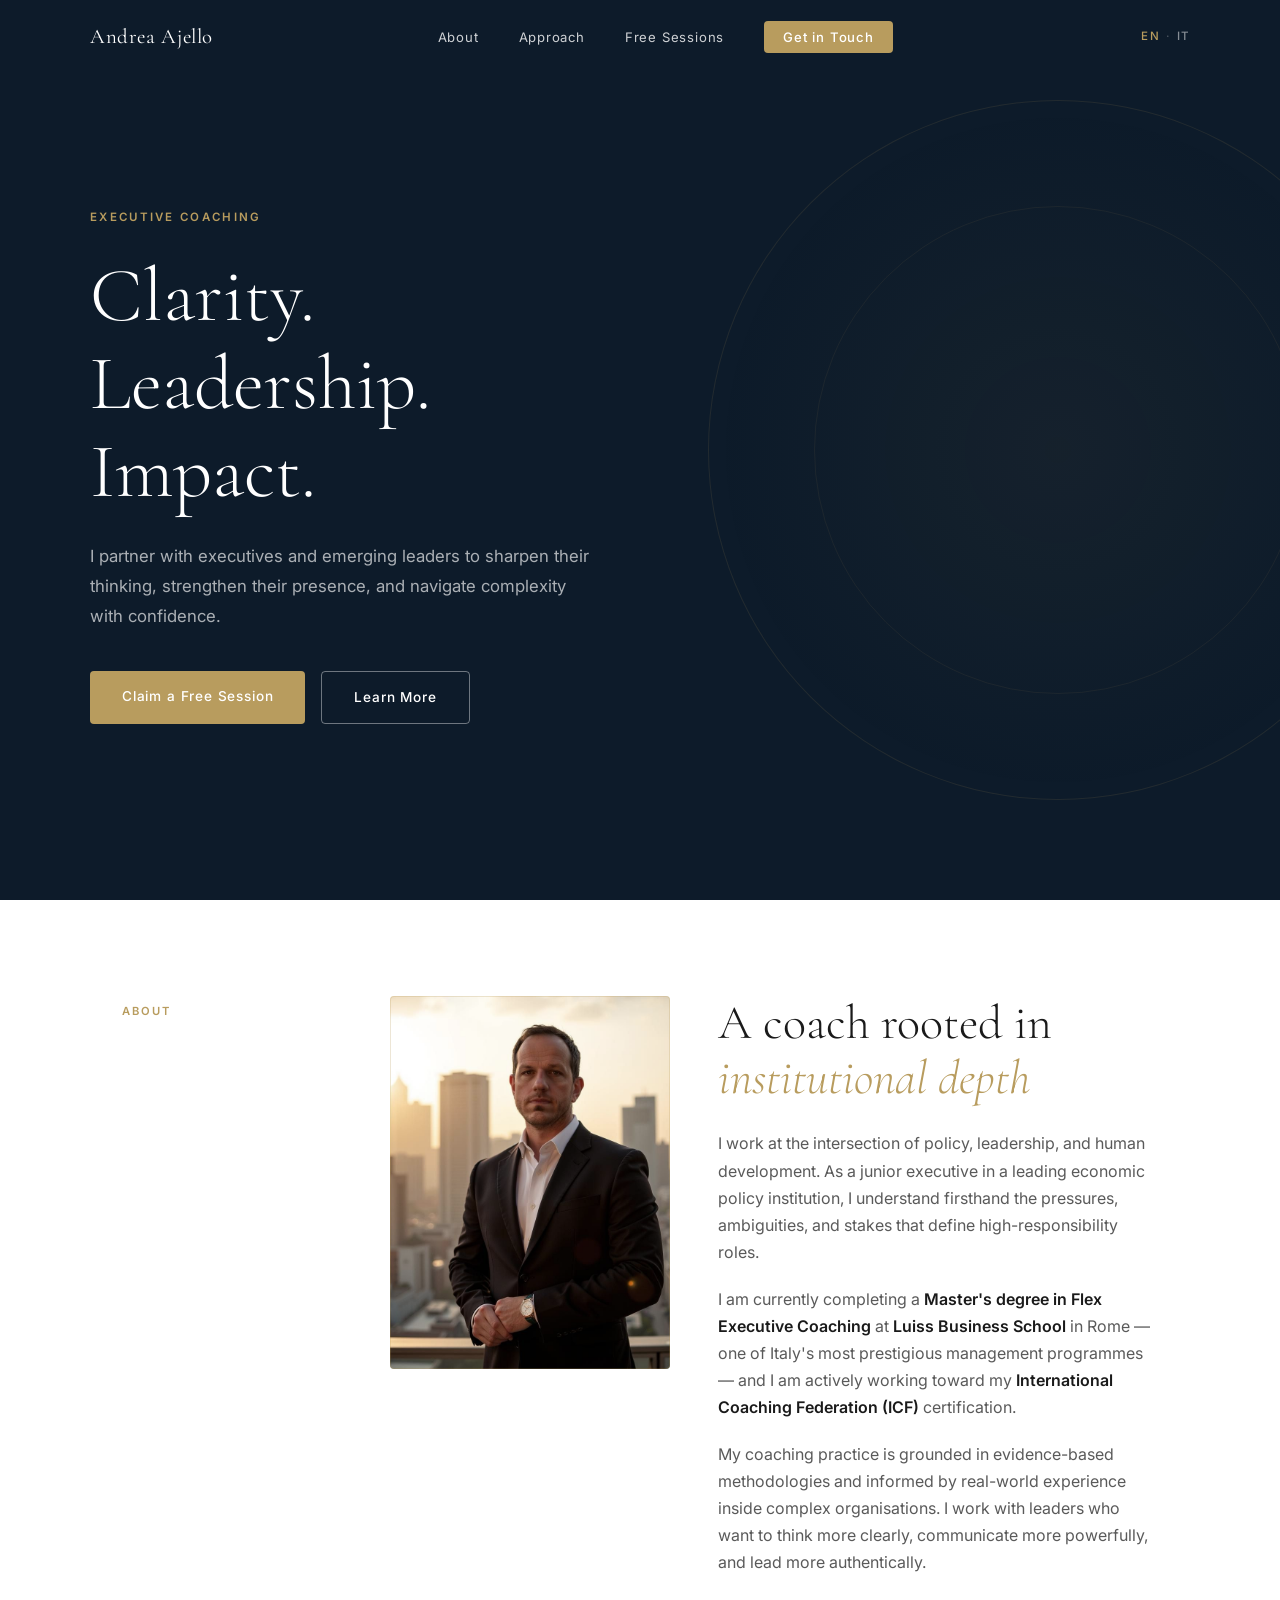
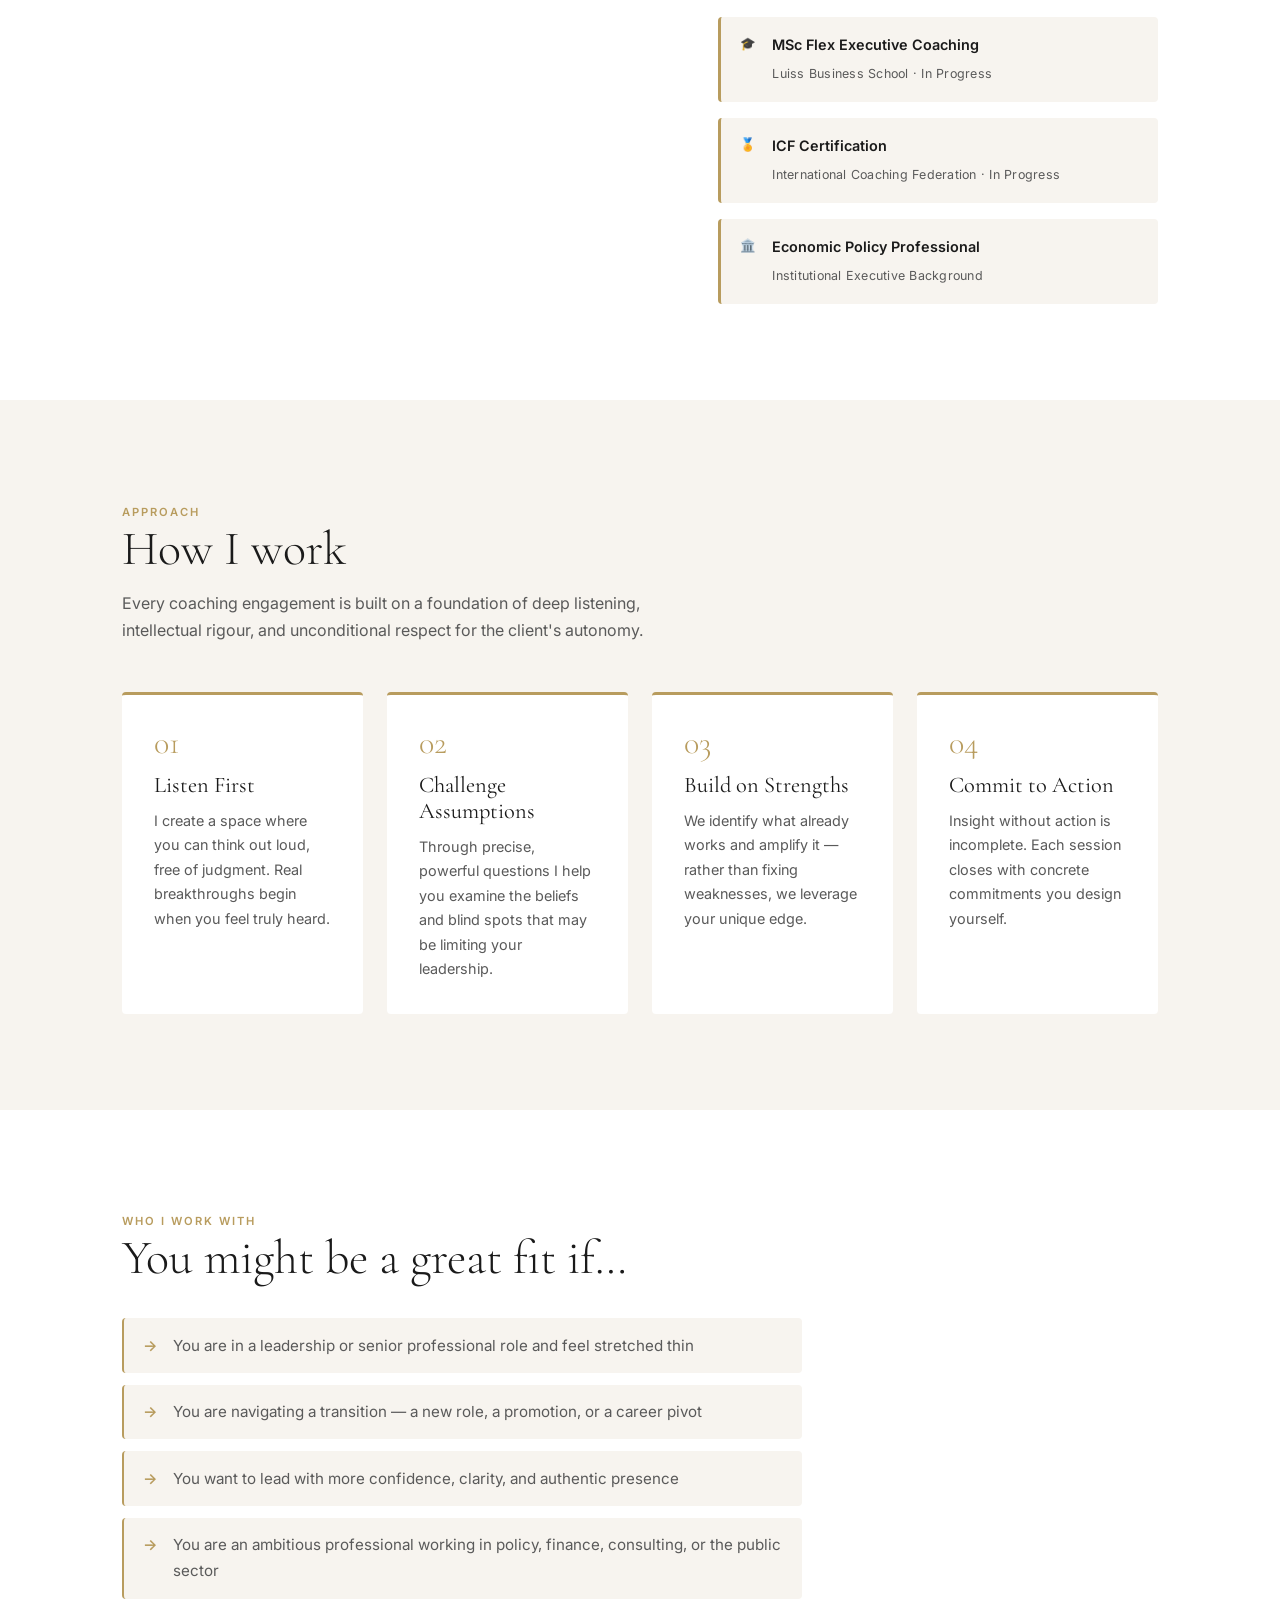
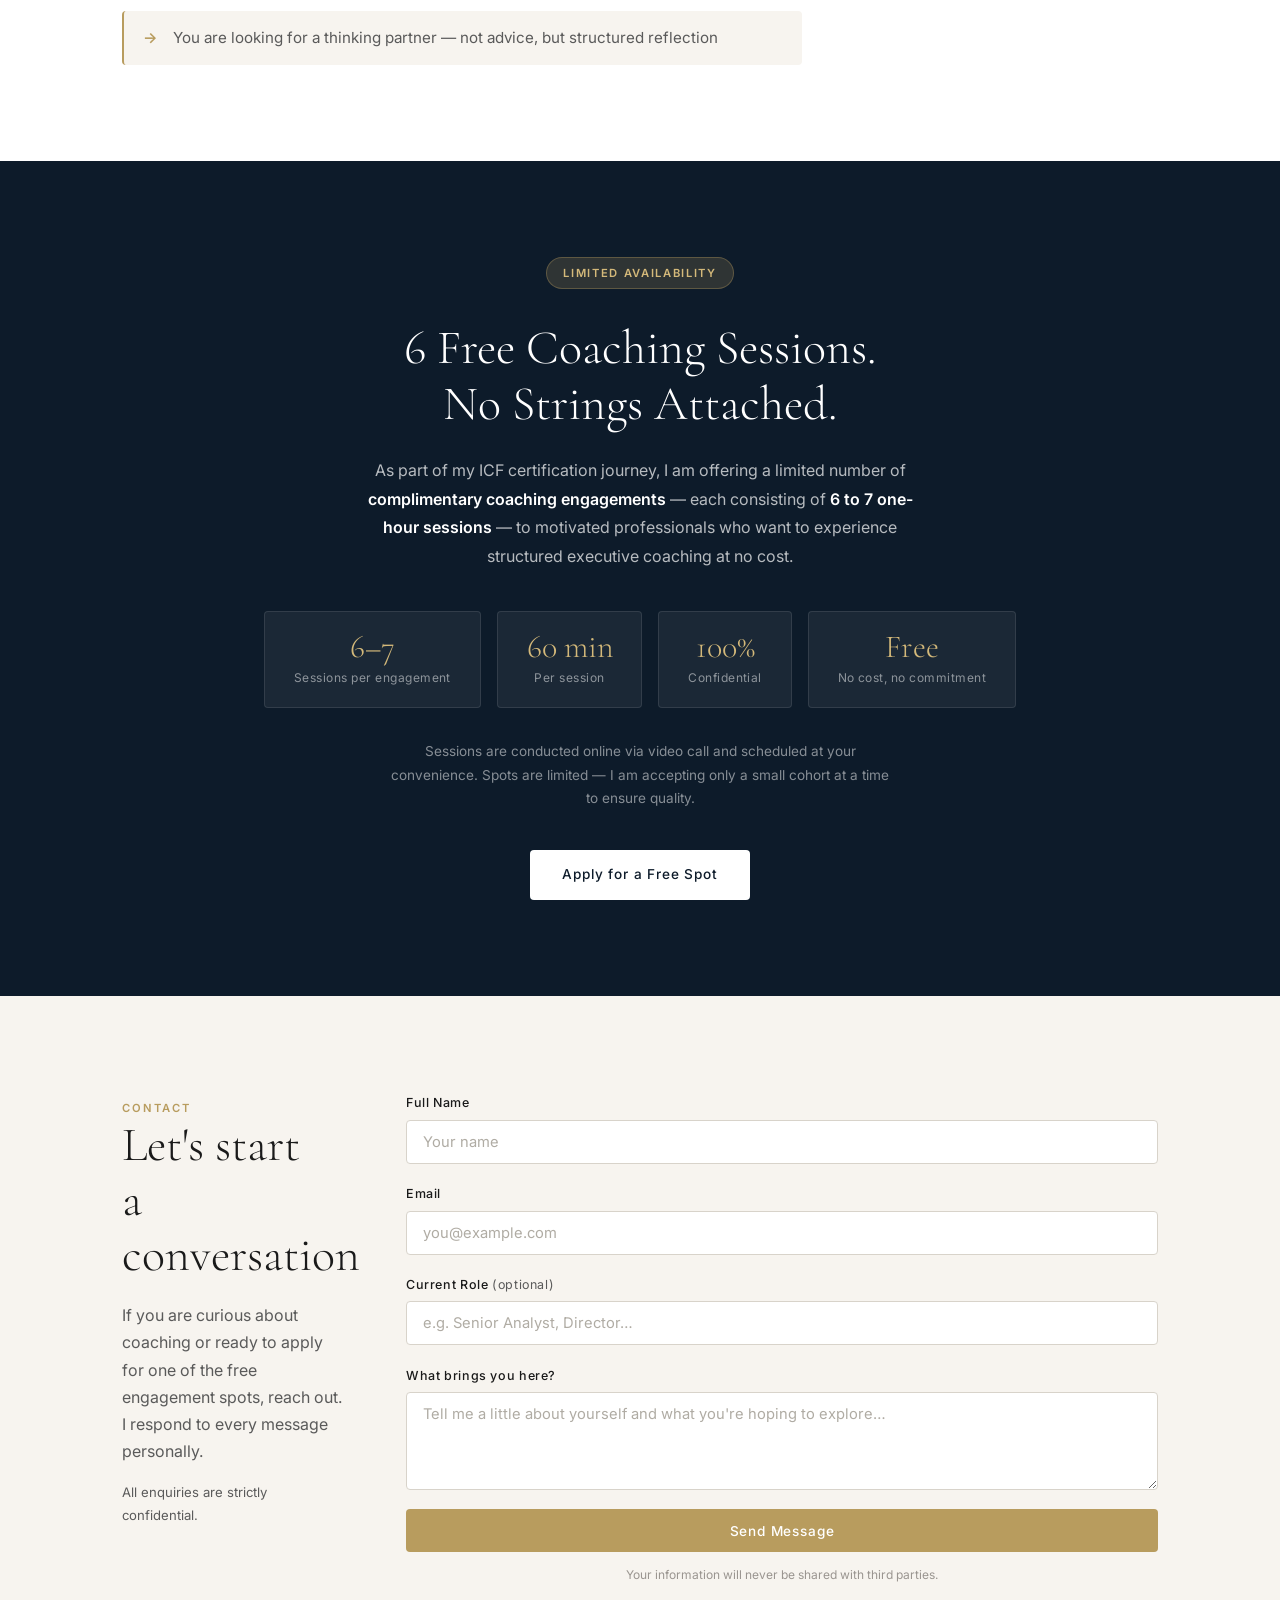
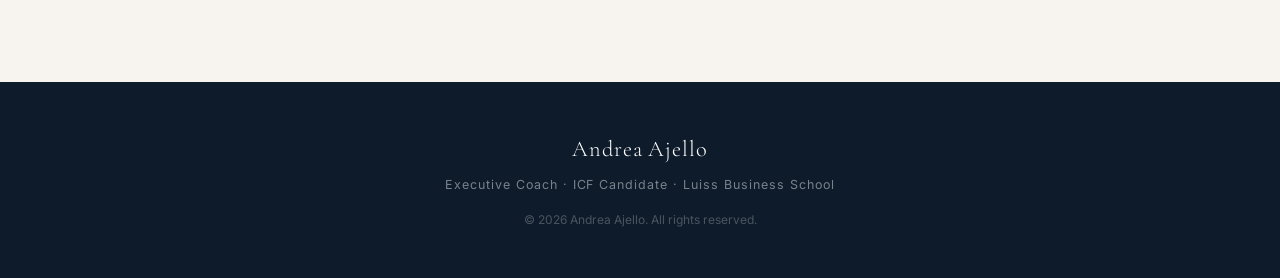
==== Coaching/index.html @ 4c4aff8d "first commit" ====
<!DOCTYPE html>
<html lang="en">
<head>
  <meta charset="UTF-8" />
  <meta name="viewport" content="width=device-width, initial-scale=1.0" />
  <title>Andrea Ajello | Executive Coach</title>
  <meta name="description" content="Andrea Ajello — ICF-certified executive coach helping leaders unlock clarity, confidence, and sustainable performance." />
  <link rel="preconnect" href="https://fonts.googleapis.com" />
  <link rel="preconnect" href="https://fonts.gstatic.com" crossorigin />
  <link href="https://fonts.googleapis.com/css2?family=Cormorant+Garamond:ital,wght@0,300;0,400;0,600;1,300;1,400&family=Inter:wght@300;400;500;600&display=swap" rel="stylesheet" />
  <link rel="stylesheet" href="styles.css" />
</head>
<body>

  <!-- ─── Navigation ─── -->
  <nav id="navbar">
    <div class="nav-inner">
      <a href="#hero" class="logo">Andrea Ajello</a>
      <button class="hamburger" id="hamburger" aria-label="Open menu">
        <span></span><span></span><span></span>
      </button>
      <ul class="nav-links" id="nav-links">
        <li><a href="#about">About</a></li>
        <li><a href="#approach">Approach</a></li>
        <li><a href="#offer">Free Sessions</a></li>
        <li><a href="#contact" class="nav-cta">Get in Touch</a></li>
      </ul>
      <div class="lang-switch">
        <span class="lang-active">EN</span>
        <span class="lang-sep">·</span>
        <a href="index-it.html">IT</a>
      </div>
    </div>
  </nav>

  <!-- ─── Hero ─── -->
  <section id="hero">
    <div class="hero-content">
      <p class="hero-eyebrow">Executive Coaching</p>
      <h1>Clarity.<br />Leadership.<br />Impact.</h1>
      <p class="hero-sub">
        I partner with executives and emerging leaders to sharpen their thinking,
        strengthen their presence, and navigate complexity with confidence.
      </p>
      <div class="hero-actions">
        <a href="#offer" class="btn btn-primary">Claim a Free Session</a>
        <a href="#about" class="btn btn-ghost">Learn More</a>
      </div>
    </div>
    <div class="hero-visual" aria-hidden="true">
      <div class="accent-circle"></div>
    </div>
  </section>

  <!-- ─── About ─── -->
  <section id="about">
    <div class="container about-grid">
      <div class="section-label">About</div>
      <div class="about-photo">
        <img src="AndreaAjello.jpg" alt="Andrea Ajello" class="portrait" />
      </div>
      <div class="about-text">
        <h2>A coach rooted in<br /><em>institutional depth</em></h2>
        <p>
          I work at the intersection of policy, leadership, and human development.
          As a junior executive in a leading economic policy institution, I understand
          firsthand the pressures, ambiguities, and stakes that define high-responsibility roles.
        </p>
        <p>
          I am currently completing a <strong>Master's degree in Flex Executive Coaching</strong>
          at <strong>Luiss Business School</strong> in Rome — one of Italy's most prestigious
          management programmes — and I am actively working toward my
          <strong>International Coaching Federation (ICF)</strong> certification.
        </p>
        <p>
          My coaching practice is grounded in evidence-based methodologies and informed
          by real-world experience inside complex organisations. I work with leaders who
          want to think more clearly, communicate more powerfully, and lead more authentically.
        </p>
        <div class="credentials">
          <div class="credential-item">
            <span class="credential-icon">🎓</span>
            <div>
              <strong>MSc Flex Executive Coaching</strong>
              <span>Luiss Business School · In Progress</span>
            </div>
          </div>
          <div class="credential-item">
            <span class="credential-icon">🏅</span>
            <div>
              <strong>ICF Certification</strong>
              <span>International Coaching Federation · In Progress</span>
            </div>
          </div>
          <div class="credential-item">
            <span class="credential-icon">🏛️</span>
            <div>
              <strong>Economic Policy Professional</strong>
              <span>Institutional Executive Background</span>
            </div>
          </div>
        </div>
      </div>
    </div>
  </section>

  <!-- ─── Approach ─── -->
  <section id="approach">
    <div class="container">
      <div class="section-label">Approach</div>
      <h2>How I work</h2>
      <p class="section-intro">
        Every coaching engagement is built on a foundation of deep listening,
        intellectual rigour, and unconditional respect for the client's autonomy.
      </p>
      <div class="cards">
        <div class="card">
          <div class="card-number">01</div>
          <h3>Listen First</h3>
          <p>
            I create a space where you can think out loud, free of judgment.
            Real breakthroughs begin when you feel truly heard.
          </p>
        </div>
        <div class="card">
          <div class="card-number">02</div>
          <h3>Challenge Assumptions</h3>
          <p>
            Through precise, powerful questions I help you examine the beliefs
            and blind spots that may be limiting your leadership.
          </p>
        </div>
        <div class="card">
          <div class="card-number">03</div>
          <h3>Build on Strengths</h3>
          <p>
            We identify what already works and amplify it — rather than
            fixing weaknesses, we leverage your unique edge.
          </p>
        </div>
        <div class="card">
          <div class="card-number">04</div>
          <h3>Commit to Action</h3>
          <p>
            Insight without action is incomplete. Each session closes with
            concrete commitments you design yourself.
          </p>
        </div>
      </div>
    </div>
  </section>

  <!-- ─── Who I Work With ─── -->
  <section id="who">
    <div class="container">
      <div class="section-label">Who I Work With</div>
      <h2>You might be a great fit if…</h2>
      <ul class="fit-list">
        <li>You are in a leadership or senior professional role and feel stretched thin</li>
        <li>You are navigating a transition — a new role, a promotion, or a career pivot</li>
        <li>You want to lead with more confidence, clarity, and authentic presence</li>
        <li>You are an ambitious professional working in policy, finance, consulting, or the public sector</li>
        <li>You are looking for a thinking partner — not advice, but structured reflection</li>
      </ul>
    </div>
  </section>

  <!-- ─── Free Sessions Offer ─── -->
  <section id="offer">
    <div class="offer-inner">
      <div class="offer-badge">Limited Availability</div>
      <h2>6 Free Coaching Sessions.<br />No Strings Attached.</h2>
      <p class="offer-desc">
        As part of my ICF certification journey, I am offering a limited number of
        <strong>complimentary coaching engagements</strong> — each consisting of
        <strong>6 to 7 one-hour sessions</strong> — to motivated professionals who
        want to experience structured executive coaching at no cost.
      </p>
      <div class="offer-details">
        <div class="offer-detail">
          <span class="detail-num">6–7</span>
          <span class="detail-label">Sessions per engagement</span>
        </div>
        <div class="offer-detail">
          <span class="detail-num">60 min</span>
          <span class="detail-label">Per session</span>
        </div>
        <div class="offer-detail">
          <span class="detail-num">100%</span>
          <span class="detail-label">Confidential</span>
        </div>
        <div class="offer-detail">
          <span class="detail-num">Free</span>
          <span class="detail-label">No cost, no commitment</span>
        </div>
      </div>
      <p class="offer-note">
        Sessions are conducted online via video call and scheduled at your convenience.
        Spots are limited — I am accepting only a small cohort at a time to ensure quality.
      </p>
      <a href="#contact" class="btn btn-light">Apply for a Free Spot</a>
    </div>
  </section>

  <!-- ─── Contact ─── -->
  <section id="contact">
    <div class="container two-col contact-grid">
      <div class="contact-left">
        <div class="section-label">Contact</div>
        <h2>Let's start<br />a conversation</h2>
        <p>
          If you are curious about coaching or ready to apply for one of the
          free engagement spots, reach out. I respond to every message personally.
        </p>
        <p class="contact-note">
          All enquiries are strictly confidential.
        </p>
      </div>
      <div class="contact-right">
        <form id="contact-form" novalidate>
          <div class="form-group">
            <label for="name">Full Name</label>
            <input type="text" id="name" name="name" placeholder="Your name" required />
          </div>
          <div class="form-group">
            <label for="email">Email</label>
            <input type="email" id="email" name="email" placeholder="you@example.com" required />
          </div>
          <div class="form-group">
            <label for="role">Current Role <span class="optional">(optional)</span></label>
            <input type="text" id="role" name="role" placeholder="e.g. Senior Analyst, Director…" />
          </div>
          <div class="form-group">
            <label for="message">What brings you here?</label>
            <textarea id="message" name="message" rows="4" placeholder="Tell me a little about yourself and what you're hoping to explore…" required></textarea>
          </div>
          <button type="submit" class="btn btn-primary btn-full">Send Message</button>
          <p class="form-legal">
            Your information will never be shared with third parties.
          </p>
        </form>
        <div id="form-success" class="form-success hidden">
          <span class="success-icon">✓</span>
          <p>Thank you — I'll be in touch shortly.</p>
        </div>
      </div>
    </div>
  </section>

  <!-- ─── Footer ─── -->
  <footer>
    <div class="footer-inner">
      <p class="footer-name">Andrea Ajello</p>
      <p class="footer-tagline">Executive Coach · ICF Candidate · Luiss Business School</p>
      <p class="footer-copy">© <span id="year"></span> Andrea Ajello. All rights reserved.</p>
    </div>
  </footer>

  <script src="main.js"></script>
</body>
</html>
---- Coaching/styles.css ----
/* ─────────────────────────────────────────────
   Base & Custom Properties
───────────────────────────────────────────── */
*, *::before, *::after { box-sizing: border-box; margin: 0; padding: 0; }

:root {
  --navy:       #0d1b2a;
  --navy-mid:   #1a2e42;
  --gold:       #b89c5e;
  --gold-light: #d4b97a;
  --cream:      #f7f4ef;
  --cream-dark: #ede9e2;
  --text:       #1a1a1a;
  --text-muted: #5a5a5a;
  --white:      #ffffff;

  --font-serif: 'Cormorant Garamond', Georgia, serif;
  --font-sans:  'Inter', system-ui, sans-serif;

  --radius: 4px;
  --section-gap: 6rem;
  --container-width: 1100px;
}

html { scroll-behavior: smooth; font-size: 16px; }

body {
  font-family: var(--font-sans);
  color: var(--text);
  background: var(--white);
  line-height: 1.7;
  -webkit-font-smoothing: antialiased;
}

/* ─── Utility ─── */
.container {
  max-width: var(--container-width);
  margin: 0 auto;
  padding: 0 2rem;
}

.two-col {
  display: grid;
  grid-template-columns: 220px 1fr;
  gap: 3rem;
  align-items: start;
}

.section-label {
  font-family: var(--font-sans);
  font-size: 0.7rem;
  font-weight: 600;
  letter-spacing: 0.18em;
  text-transform: uppercase;
  color: var(--gold);
  padding-top: 0.4rem;
}

.hidden { display: none !important; }

/* ─── Typography ─── */
h1, h2, h3 {
  font-family: var(--font-serif);
  line-height: 1.15;
  font-weight: 300;
}

h1 { font-size: clamp(3rem, 6vw, 5.5rem); }
h2 { font-size: clamp(2rem, 4vw, 3rem); }
h3 { font-size: 1.4rem; font-weight: 400; }

em { font-style: italic; color: var(--gold); }

p { color: var(--text-muted); }
strong { color: var(--text); font-weight: 600; }

/* ─── Buttons ─── */
.btn {
  display: inline-block;
  padding: 0.85rem 2rem;
  border-radius: var(--radius);
  font-family: var(--font-sans);
  font-size: 0.85rem;
  font-weight: 500;
  letter-spacing: 0.06em;
  text-decoration: none;
  cursor: pointer;
  border: none;
  transition: all 0.2s ease;
}

.btn-primary {
  background: var(--gold);
  color: var(--white);
}
.btn-primary:hover { background: var(--gold-light); }

.btn-ghost {
  background: transparent;
  color: var(--white);
  border: 1px solid rgba(255,255,255,0.4);
}
.btn-ghost:hover { border-color: var(--white); }

.btn-light {
  background: var(--white);
  color: var(--navy);
}
.btn-light:hover { background: var(--cream); }

.btn-full { width: 100%; text-align: center; }

/* ─────────────────────────────────────────────
   Navigation
───────────────────────────────────────────── */
#navbar {
  position: fixed;
  top: 0; left: 0; right: 0;
  z-index: 100;
  padding: 1.2rem 2rem;
  transition: background 0.3s ease, box-shadow 0.3s ease;
}

#navbar.scrolled {
  background: rgba(13, 27, 42, 0.97);
  box-shadow: 0 2px 20px rgba(0,0,0,0.15);
}

.nav-inner {
  max-width: var(--container-width);
  margin: 0 auto;
  display: flex;
  align-items: center;
  justify-content: space-between;
}

.logo {
  font-family: var(--font-serif);
  font-size: 1.3rem;
  font-weight: 400;
  color: var(--white);
  text-decoration: none;
  letter-spacing: 0.03em;
}

.nav-links {
  list-style: none;
  display: flex;
  align-items: center;
  gap: 2.5rem;
}

.nav-links a {
  font-size: 0.82rem;
  font-weight: 400;
  letter-spacing: 0.06em;
  color: rgba(255,255,255,0.8);
  text-decoration: none;
  transition: color 0.2s;
}

.nav-links a:hover { color: var(--white); }

.nav-cta {
  background: var(--gold) !important;
  color: var(--white) !important;
  padding: 0.5rem 1.2rem;
  border-radius: var(--radius);
  font-weight: 500 !important;
}
.nav-cta:hover { background: var(--gold-light) !important; }

/* Language switcher */
.lang-switch {
  display: flex;
  align-items: center;
  gap: 0.4rem;
  font-size: 0.72rem;
  font-weight: 500;
  letter-spacing: 0.1em;
  text-transform: uppercase;
  margin-left: 1.5rem;
  flex-shrink: 0;
}

.lang-switch .lang-active {
  color: var(--gold);
}

.lang-switch .lang-sep {
  color: rgba(255,255,255,0.25);
}

.lang-switch a {
  color: rgba(255,255,255,0.5);
  text-decoration: none;
  transition: color 0.2s;
}

.lang-switch a:hover { color: var(--white); }

.hamburger {
  display: none;
  flex-direction: column;
  gap: 5px;
  background: none;
  border: none;
  cursor: pointer;
  padding: 4px;
}
.hamburger span {
  display: block;
  width: 24px;
  height: 2px;
  background: var(--white);
  transition: all 0.3s;
}

/* ─────────────────────────────────────────────
   Hero
───────────────────────────────────────────── */
#hero {
  min-height: 100vh;
  background: var(--navy);
  display: flex;
  align-items: center;
  position: relative;
  overflow: hidden;
  padding: 6rem 2rem 4rem;
}

.hero-content {
  max-width: var(--container-width);
  margin: 0 auto;
  position: relative;
  z-index: 2;
  width: 100%;
}

.hero-eyebrow {
  font-family: var(--font-sans);
  font-size: 0.72rem;
  font-weight: 600;
  letter-spacing: 0.2em;
  text-transform: uppercase;
  color: var(--gold);
  margin-bottom: 1.5rem;
}

#hero h1 {
  color: var(--white);
  margin-bottom: 1.5rem;
  max-width: 700px;
}

.hero-sub {
  font-size: 1.05rem;
  color: rgba(255,255,255,0.65);
  max-width: 500px;
  margin-bottom: 2.5rem;
  line-height: 1.8;
}

.hero-actions {
  display: flex;
  gap: 1rem;
  flex-wrap: wrap;
}

/* Decorative background element */
.accent-circle {
  position: absolute;
  right: -10vw;
  top: 50%;
  transform: translateY(-50%);
  width: 60vw;
  max-width: 700px;
  aspect-ratio: 1;
  border-radius: 50%;
  border: 1px solid rgba(184, 156, 94, 0.12);
  background: radial-gradient(circle at center,
    rgba(184, 156, 94, 0.05) 0%,
    transparent 70%);
  pointer-events: none;
  z-index: 1;
}

.accent-circle::before {
  content: '';
  position: absolute;
  inset: 15%;
  border-radius: 50%;
  border: 1px solid rgba(184, 156, 94, 0.08);
}

/* ─────────────────────────────────────────────
   About
───────────────────────────────────────────── */
#about {
  padding: var(--section-gap) 0;
  background: var(--white);
}

.about-grid {
  display: grid;
  grid-template-columns: 220px 280px 1fr;
  gap: 3rem;
  align-items: start;
}

.about-photo { position: relative; }

.portrait {
  width: 100%;
  aspect-ratio: 3 / 4;
  object-fit: cover;
  object-position: top center;
  border-radius: var(--radius);
  display: block;
  filter: grayscale(15%);
}

.about-photo::after {
  content: '';
  position: absolute;
  inset: 0;
  border-radius: var(--radius);
  box-shadow: inset 0 0 0 1px rgba(184,156,94,0.25);
  pointer-events: none;
}

.about-text h2 { margin-bottom: 1.5rem; }
.about-text p { margin-bottom: 1.2rem; max-width: 640px; }

.credentials {
  margin-top: 2.5rem;
  display: flex;
  flex-direction: column;
  gap: 1rem;
}

.credential-item {
  display: flex;
  align-items: flex-start;
  gap: 1rem;
  padding: 1rem 1.2rem;
  background: var(--cream);
  border-radius: var(--radius);
  border-left: 3px solid var(--gold);
}

.credential-icon { font-size: 1.2rem; flex-shrink: 0; }

.credential-item strong {
  display: block;
  font-size: 0.9rem;
  margin-bottom: 0.1rem;
}

.credential-item span {
  font-size: 0.78rem;
  color: var(--text-muted);
  letter-spacing: 0.02em;
}

/* ─────────────────────────────────────────────
   Approach
───────────────────────────────────────────── */
#approach {
  padding: var(--section-gap) 0;
  background: var(--cream);
}

#approach h2 { margin-bottom: 0.8rem; }
.section-intro { max-width: 560px; margin-bottom: 3rem; }

.cards {
  display: grid;
  grid-template-columns: repeat(auto-fit, minmax(220px, 1fr));
  gap: 1.5rem;
}

.card {
  background: var(--white);
  border-radius: var(--radius);
  padding: 2rem;
  border-top: 3px solid var(--gold);
  transition: box-shadow 0.2s ease;
}

.card:hover { box-shadow: 0 8px 30px rgba(0,0,0,0.07); }

.card-number {
  font-family: var(--font-serif);
  font-size: 2rem;
  font-weight: 300;
  color: var(--gold);
  margin-bottom: 0.8rem;
  line-height: 1;
}

.card h3 { color: var(--text); margin-bottom: 0.7rem; }
.card p { font-size: 0.9rem; line-height: 1.7; }

/* ─────────────────────────────────────────────
   Who I Work With
───────────────────────────────────────────── */
#who {
  padding: var(--section-gap) 0;
  background: var(--white);
}

#who h2 { margin-bottom: 2rem; }

.fit-list {
  list-style: none;
  max-width: 680px;
  display: flex;
  flex-direction: column;
  gap: 0.75rem;
}

.fit-list li {
  display: flex;
  align-items: flex-start;
  gap: 1rem;
  padding: 0.9rem 1.2rem;
  border-radius: var(--radius);
  color: var(--text-muted);
  font-size: 0.95rem;
  background: var(--cream);
  border-left: 2px solid var(--gold);
}

.fit-list li::before {
  content: '→';
  color: var(--gold);
  font-weight: 600;
  flex-shrink: 0;
}

/* ─────────────────────────────────────────────
   Free Sessions Offer
───────────────────────────────────────────── */
#offer {
  padding: var(--section-gap) 2rem;
  background: var(--navy);
  text-align: center;
}

.offer-inner {
  max-width: 800px;
  margin: 0 auto;
}

.offer-badge {
  display: inline-block;
  background: rgba(184, 156, 94, 0.2);
  color: var(--gold-light);
  border: 1px solid rgba(184, 156, 94, 0.35);
  font-size: 0.7rem;
  font-weight: 600;
  letter-spacing: 0.15em;
  text-transform: uppercase;
  padding: 0.35rem 1rem;
  border-radius: 100px;
  margin-bottom: 2rem;
}

#offer h2 {
  color: var(--white);
  margin-bottom: 1.5rem;
}

.offer-desc {
  color: rgba(255,255,255,0.7);
  max-width: 560px;
  margin: 0 auto 2.5rem;
  font-size: 1rem;
  line-height: 1.8;
}

#offer strong { color: var(--white); }

.offer-details {
  display: flex;
  justify-content: center;
  gap: 1rem;
  flex-wrap: wrap;
  margin-bottom: 2rem;
}

.offer-detail {
  background: rgba(255,255,255,0.06);
  border: 1px solid rgba(255,255,255,0.1);
  border-radius: var(--radius);
  padding: 1.2rem 1.8rem;
  min-width: 130px;
  display: flex;
  flex-direction: column;
  align-items: center;
  gap: 0.3rem;
}

.detail-num {
  font-family: var(--font-serif);
  font-size: 2rem;
  font-weight: 300;
  color: var(--gold-light);
  line-height: 1;
}

.detail-label {
  font-size: 0.75rem;
  color: rgba(255,255,255,0.5);
  letter-spacing: 0.04em;
}

.offer-note {
  color: rgba(255,255,255,0.5);
  font-size: 0.85rem;
  max-width: 500px;
  margin: 0 auto 2.5rem;
}

/* ─────────────────────────────────────────────
   Contact
───────────────────────────────────────────── */
#contact {
  padding: var(--section-gap) 0;
  background: var(--cream);
}

.contact-grid {
  align-items: start;
  gap: 4rem;
}

.contact-left h2 { margin-bottom: 1.2rem; }
.contact-left p { margin-bottom: 1rem; max-width: 320px; }
.contact-note { font-size: 0.82rem !important; color: var(--text-muted); }

/* Form */
.form-group {
  display: flex;
  flex-direction: column;
  gap: 0.4rem;
  margin-bottom: 1.2rem;
}

label {
  font-size: 0.78rem;
  font-weight: 500;
  letter-spacing: 0.05em;
  color: var(--text);
}

.optional { font-weight: 400; color: var(--text-muted); }

input, textarea {
  font-family: var(--font-sans);
  font-size: 0.92rem;
  padding: 0.75rem 1rem;
  border: 1px solid #d8d3ca;
  border-radius: var(--radius);
  background: var(--white);
  color: var(--text);
  transition: border-color 0.2s;
  outline: none;
  resize: vertical;
}

input:focus, textarea:focus { border-color: var(--gold); }
input::placeholder, textarea::placeholder { color: #b0aca4; }

.form-legal {
  font-size: 0.75rem !important;
  color: #9a9590 !important;
  text-align: center;
  margin-top: 0.8rem;
}

/* Success state */
.form-success {
  text-align: center;
  padding: 3rem 2rem;
  background: var(--white);
  border-radius: var(--radius);
  border: 1px solid #d8d3ca;
}

.success-icon {
  display: flex;
  align-items: center;
  justify-content: center;
  width: 56px;
  height: 56px;
  background: rgba(184, 156, 94, 0.1);
  color: var(--gold);
  border-radius: 50%;
  font-size: 1.5rem;
  font-weight: 700;
  margin: 0 auto 1rem;
}

.form-success p { color: var(--text); font-size: 1rem; }

/* ─────────────────────────────────────────────
   Footer
───────────────────────────────────────────── */
footer {
  background: var(--navy);
  padding: 3rem 2rem;
  text-align: center;
}

.footer-inner { display: flex; flex-direction: column; gap: 0.4rem; }

.footer-name {
  font-family: var(--font-serif);
  font-size: 1.4rem;
  font-weight: 300;
  color: var(--white) !important;
  letter-spacing: 0.04em;
}

.footer-tagline {
  font-size: 0.78rem;
  color: rgba(255,255,255,0.45) !important;
  letter-spacing: 0.08em;
}

.footer-copy {
  font-size: 0.75rem;
  color: rgba(255,255,255,0.25) !important;
  margin-top: 0.5rem;
}

/* ─────────────────────────────────────────────
   Responsive
───────────────────────────────────────────── */
@media (max-width: 860px) {
  .two-col {
    grid-template-columns: 1fr;
    gap: 1.5rem;
  }

  .about-grid {
    grid-template-columns: 1fr;
    gap: 1.5rem;
  }

  .about-photo {
    max-width: 240px;
  }

  .section-label { padding-top: 0; }

  .contact-grid { gap: 3rem; }
  .contact-left p { max-width: 100%; }

  .hamburger { display: flex; }

  .lang-switch { margin-left: 0.75rem; }

  .nav-links {
    display: none;
    position: absolute;
    top: 100%;
    left: 0; right: 0;
    background: var(--navy);
    flex-direction: column;
    align-items: flex-start;
    padding: 1.5rem 2rem;
    gap: 1.2rem;
    border-top: 1px solid rgba(255,255,255,0.08);
  }

  .nav-links.open { display: flex; }
  .nav-links a { font-size: 0.9rem; }
}

@media (max-width: 560px) {
  :root { --section-gap: 4rem; }
  .cards { grid-template-columns: 1fr; }
  .offer-details { gap: 0.75rem; }
  .offer-detail { min-width: 100px; padding: 1rem; }
  .hero-actions { flex-direction: column; align-items: flex-start; }
}

/* ─── Fade-in animation ─── */
.fade-in {
  opacity: 0;
  transform: translateY(24px);
  transition: opacity 0.6s ease, transform 0.6s ease;
}

.fade-in.visible {
  opacity: 1;
  transform: translateY(0);
}
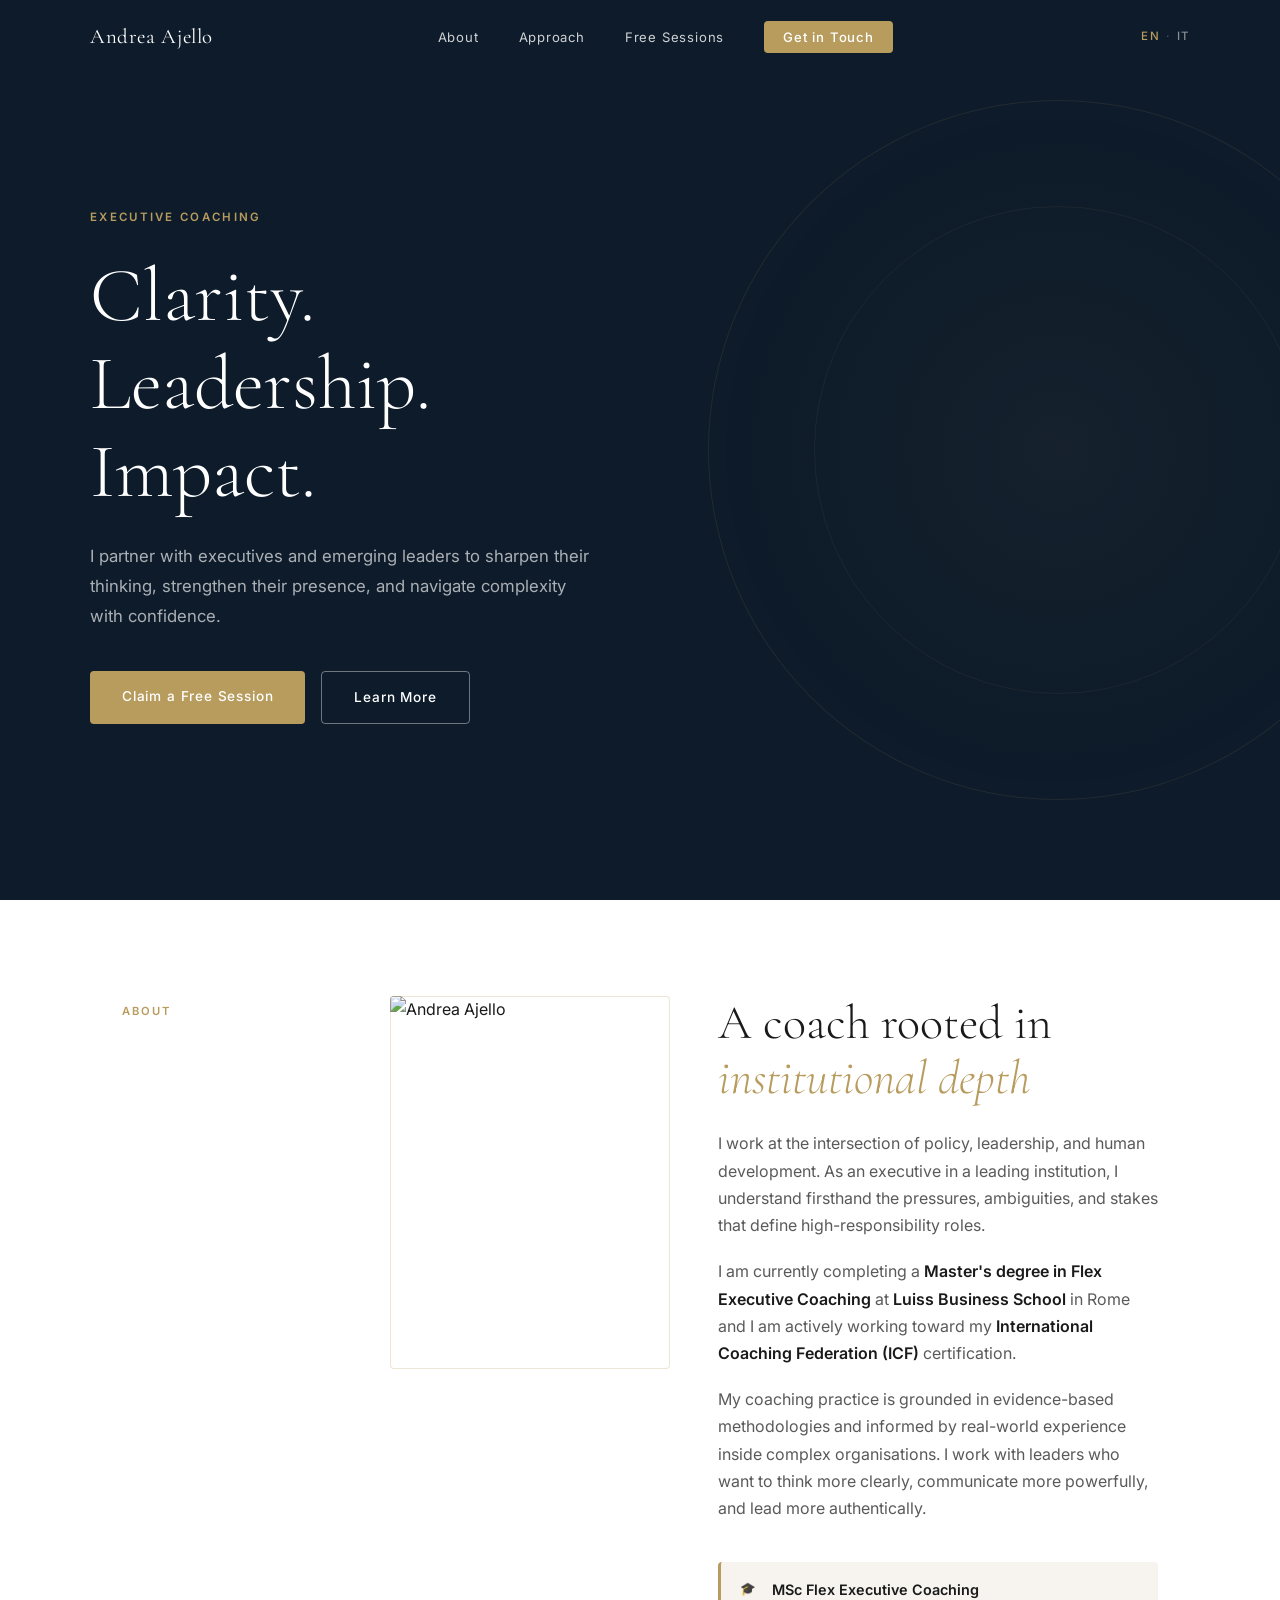
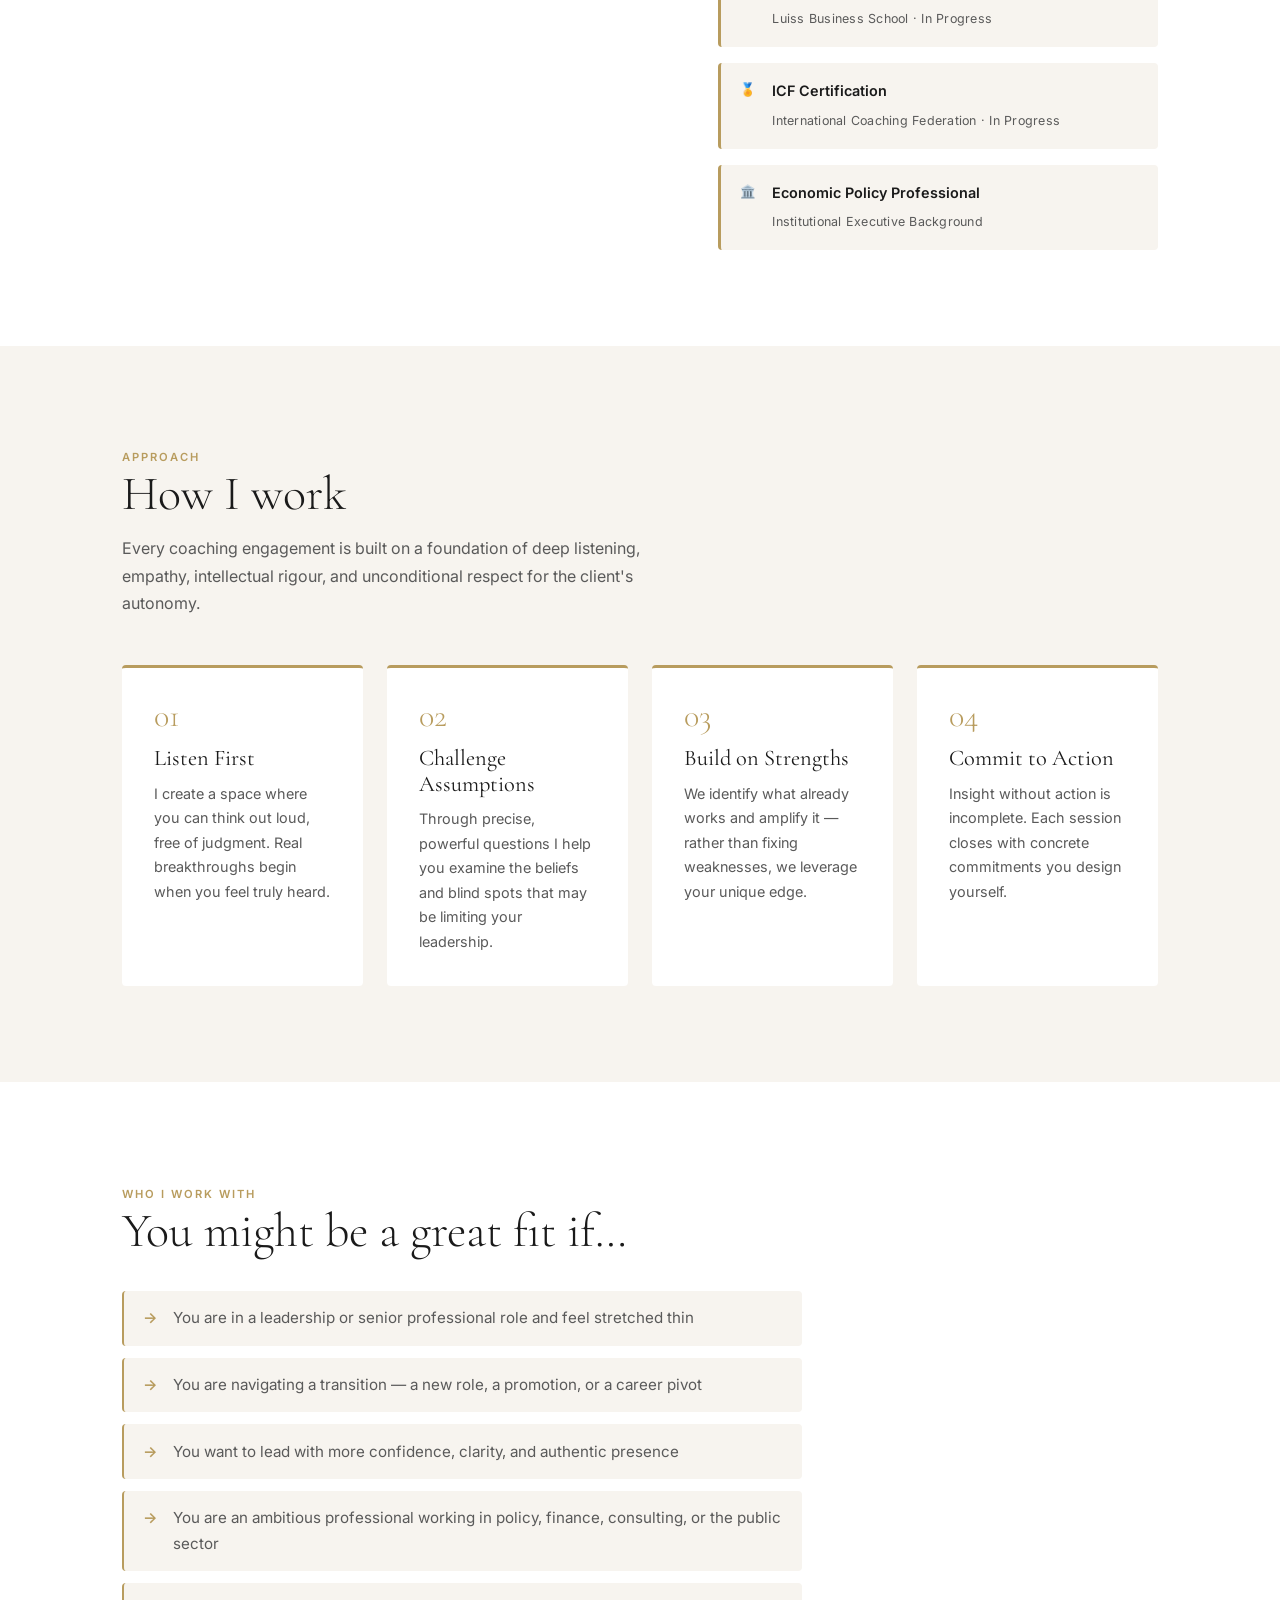
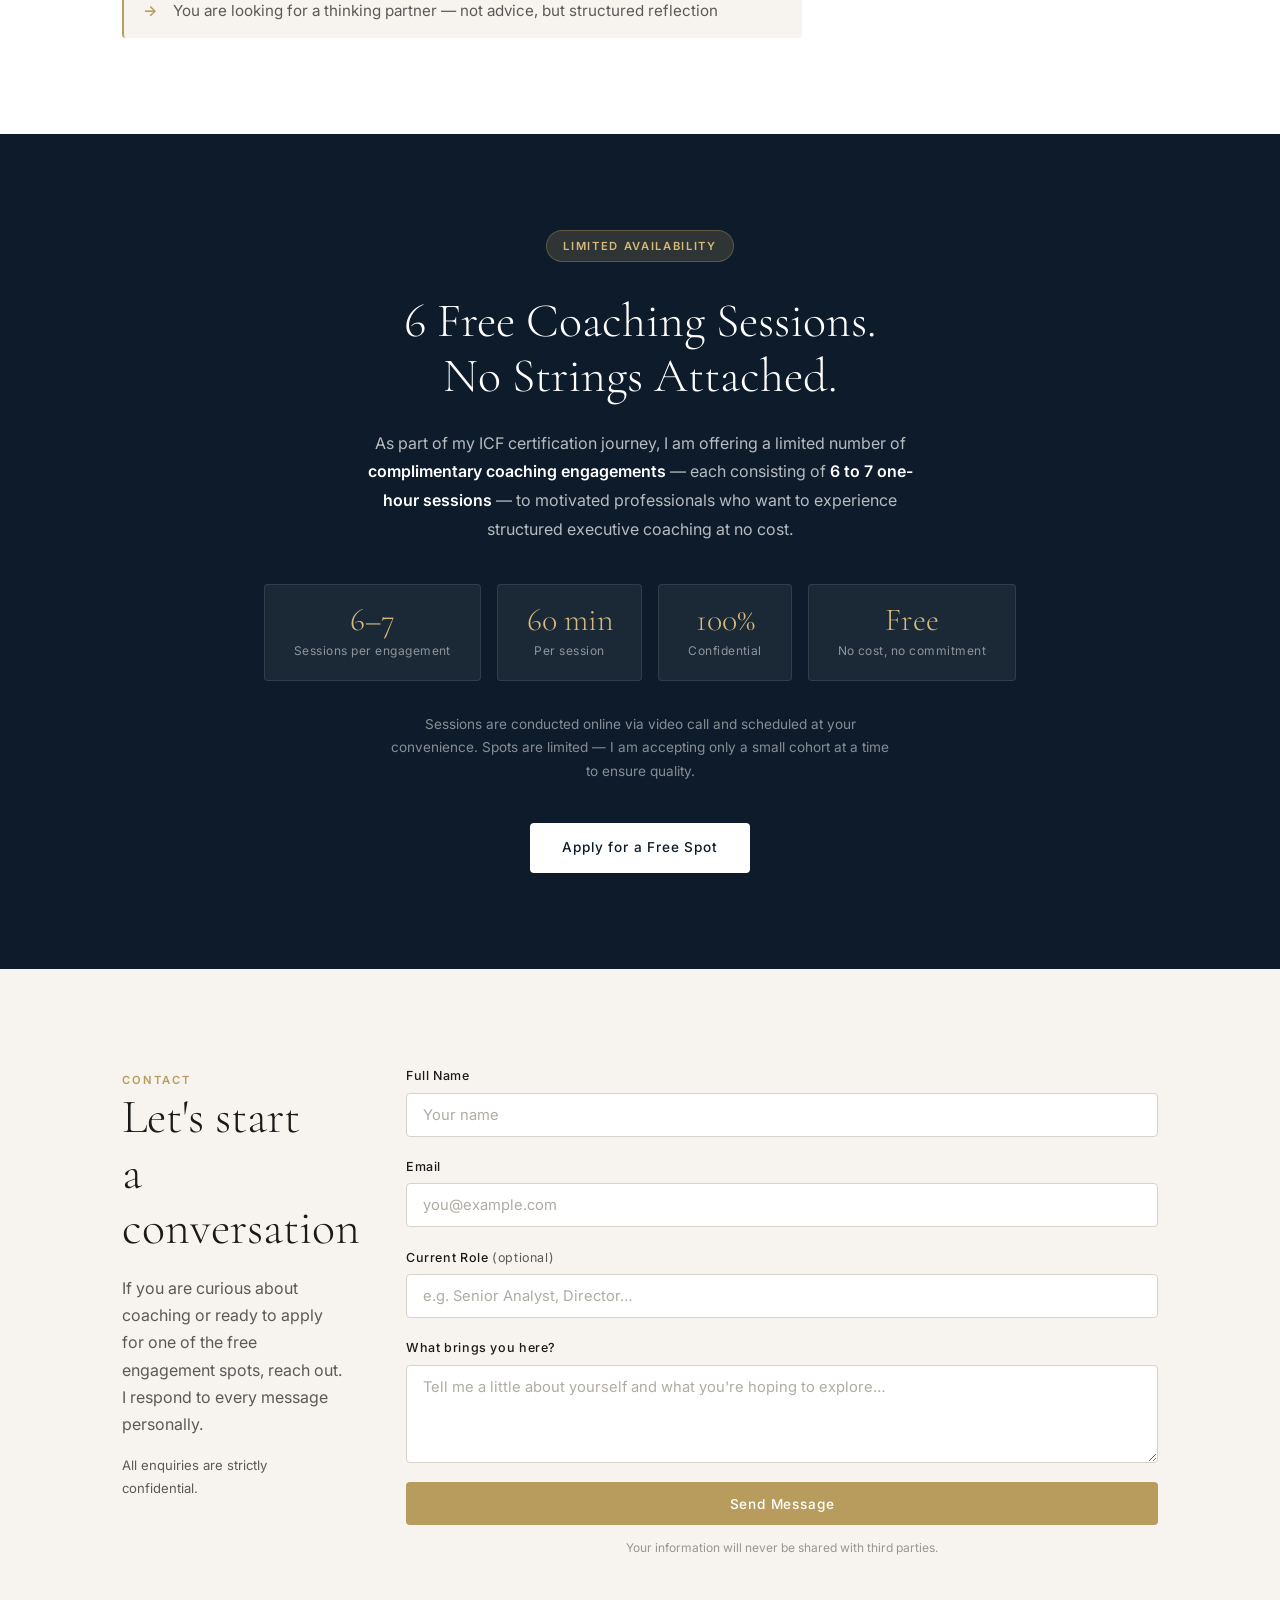
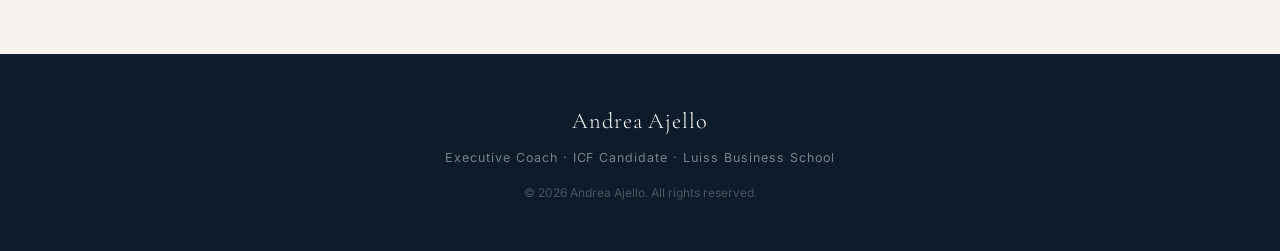
==== commit 6ac67c4f: "Improve typography, mobile layout, add SEO and CV PDF - Increase base font size to 17px; update sect" ====
--- a/Coaching/index.html
+++ b/Coaching/index.html
@@ -57,19 +57,18 @@
     <div class="container about-grid">
       <div class="section-label">About</div>
       <div class="about-photo">
-        <img src="AndreaAjello.jpg" alt="Andrea Ajello" class="portrait" />
+        <img src="andreaajello.jpg" alt="Andrea Ajello" class="portrait" />
       </div>
       <div class="about-text">
         <h2>A coach rooted in<br /><em>institutional depth</em></h2>
         <p>
           I work at the intersection of policy, leadership, and human development.
-          As a junior executive in a leading economic policy institution, I understand
+          As an executive in a leading institution, I understand
           firsthand the pressures, ambiguities, and stakes that define high-responsibility roles.
         </p>
         <p>
           I am currently completing a <strong>Master's degree in Flex Executive Coaching</strong>
-          at <strong>Luiss Business School</strong> in Rome — one of Italy's most prestigious
-          management programmes — and I am actively working toward my
+          at <strong>Luiss Business School</strong> in Rome and I am actively working toward my
           <strong>International Coaching Federation (ICF)</strong> certification.
         </p>
         <p>
@@ -110,7 +109,7 @@
       <div class="section-label">Approach</div>
       <h2>How I work</h2>
       <p class="section-intro">
-        Every coaching engagement is built on a foundation of deep listening,
+        Every coaching engagement is built on a foundation of deep listening, empathy, 
         intellectual rigour, and unconditional respect for the client's autonomy.
       </p>
       <div class="cards">
